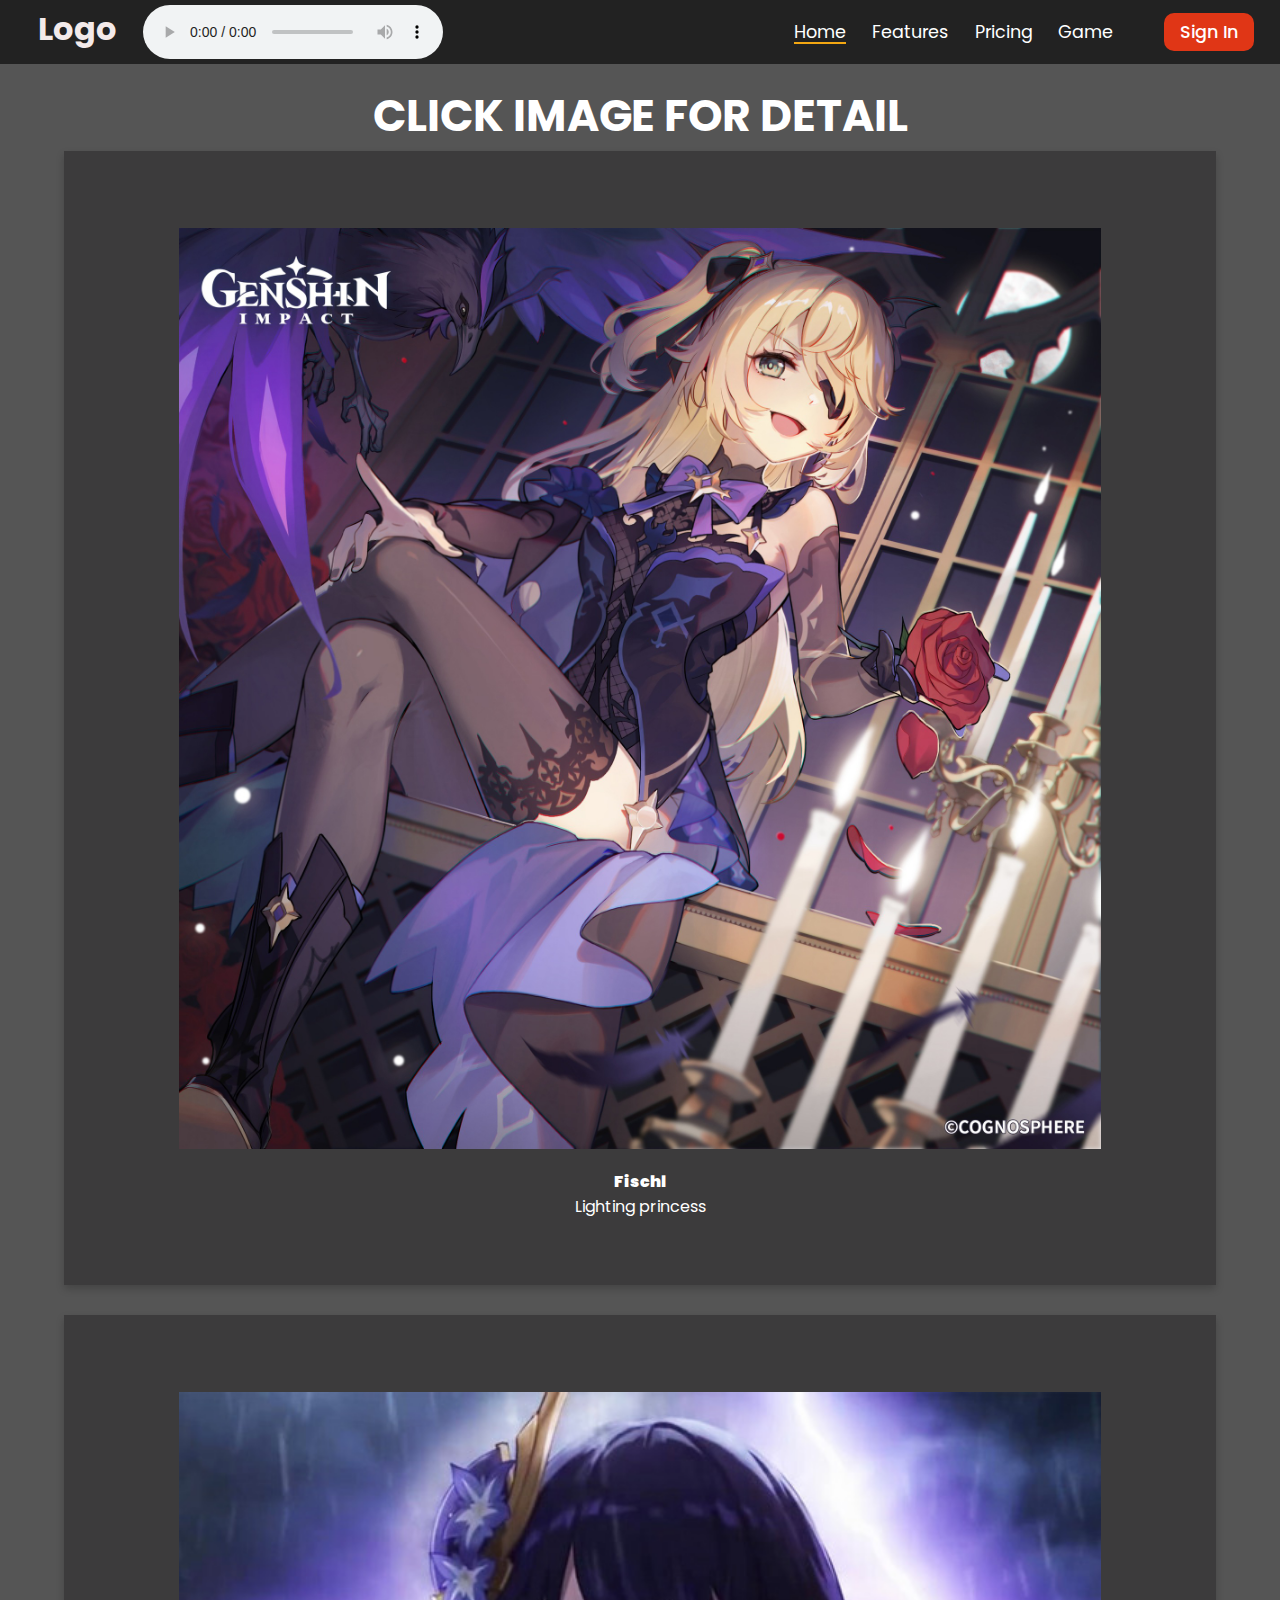
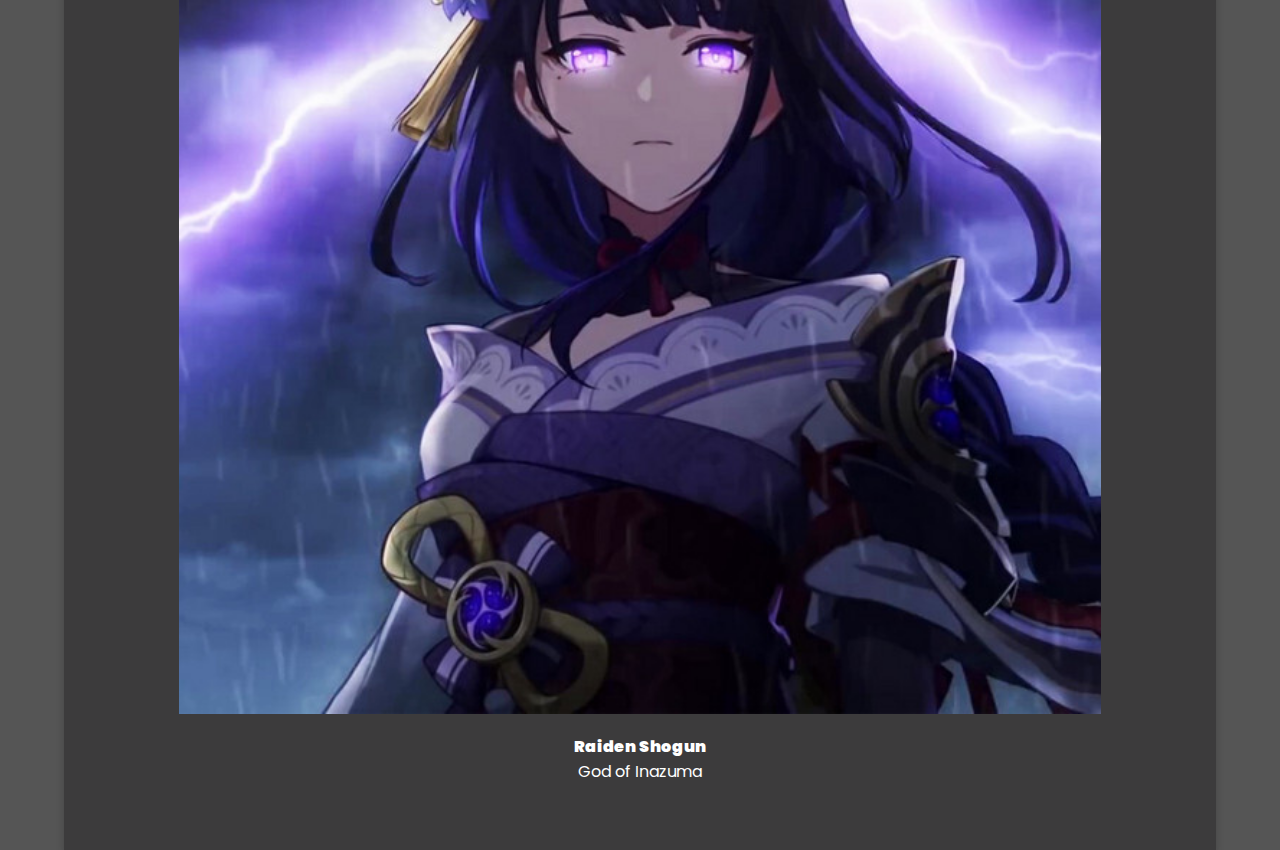
==== index.html @ a7933204 "Update" ====
<!DOCTYPE html>
<html lang="en">
	<head>
		<meta charset="utf-8" />
		<link rel="icon" href="./favicon.png" />
		<meta name="viewport" content="width=device-width" />
		
		<link href="./_app/immutable/assets/0.67bb834c.css" rel="stylesheet">
		<link href="./_app/immutable/assets/2.751f9a94.css" rel="stylesheet">
		<link rel="modulepreload" href="./_app/immutable/entry/start.f5c24b45.js">
		<link rel="modulepreload" href="./_app/immutable/chunks/index.823f8282.js">
		<link rel="modulepreload" href="./_app/immutable/chunks/singletons.f09e0b7d.js">
		<link rel="modulepreload" href="./_app/immutable/chunks/paths.7581dd01.js">
		<link rel="modulepreload" href="./_app/immutable/entry/app.49436919.js">
		<link rel="modulepreload" href="./_app/immutable/nodes/0.9f10cc56.js">
		<link rel="modulepreload" href="./_app/immutable/nodes/2.2a2327db.js">
	</head>
	<body data-sveltekit-preload-data="hover">
		<div style="display: contents">


<div class="navbar svelte-ic3bso"><a href="/" class="logo svelte-ic3bso"><h1 class="logo-text svelte-ic3bso">Logo</h1>
    <audio style="margin-left: 2vw;" controls autoplay loop><source src="https://raw.githubusercontent.com/moomoo25/TestSvelte/main/fischlsong.mp3" type="audio/mp3"><track kind="captions"></audio></a>

<nav class="svelte-ic3bso"><ul class="svelte-ic3bso"><li class="logo-text svelte-ic3bso"><a href="/" class="svelte-ic3bso current">Home</a></li>
    <li><a href="/features" class="svelte-ic3bso">Features</a></li>
    <li><a href="/pricing" class="svelte-ic3bso">Pricing</a></li>
    <li><a href="/blog" class="svelte-ic3bso">Game</a></li>
    <li class="sign-in-btn svelte-ic3bso"><a href="/" class="svelte-ic3bso">Sign In
        </a></li></ul></nav>
    <button class="burger svelte-ic3bso"><div class="b-1 svelte-ic3bso"></div>
        <div class="b-2 svelte-ic3bso"></div>
        <div class="b-3 svelte-ic3bso"></div></button>
</div>


<div class="border-pink left"></div>
<div class="title svelte-1jfdc48"><h1>CLICK IMAGE FOR DETAIL</h1></div>
  <div class="card svelte-1jfdc48"><img class="avatar svelte-1jfdc48" src="/_app/immutable/assets/085.a063e44c.jpg" alt="Avatar">
    <div class="container svelte-1jfdc48"><h4 style="text-align: center;"><b>Fischl</b></h4>
      <p style="text-align: center; padding-bottom:5vw">Lighting princess</p></div></div>
  <div class="card svelte-1jfdc48" style="margin-top:30px"><img class="avatar svelte-1jfdc48" src="/_app/immutable/assets/raiden-pic.92b82094.jpg" alt="Avatar">
    <div class="container svelte-1jfdc48"><h4 style="text-align: center;"><b>Raiden Shogun</b></h4>
      <p style="text-align: center; padding-bottom:5vw">God of Inazuma</p></div>
  </div>



			
			<script>
				{
					__sveltekit_tjb6qj = {
						base: new URL(".", location).pathname.slice(0, -1),
						env: {}
					};

					const element = document.currentScript.parentElement;

					const data = [null,null];

					Promise.all([
						import("./_app/immutable/entry/start.f5c24b45.js"),
						import("./_app/immutable/entry/app.49436919.js")
					]).then(([kit, app]) => {
						kit.start(app, element, {
							node_ids: [0, 2],
							data,
							form: null,
							error: null
						});
					});
				}
			</script>
		</div>
	</body>
</html>
---- _app/immutable/assets/0.67bb834c.css ----
@import"https://fonts.googleapis.com/css2?family=Poppins:wght@400;500&display=swap";.navbar.svelte-ic3bso.svelte-ic3bso{background-color:var(--dark);display:flex;justify-content:space-between;align-items:center;position:relative;height:4rem}.logo.svelte-ic3bso.svelte-ic3bso{margin-left:6vw;color:#fff;display:flex}.logo-text.svelte-ic3bso.svelte-ic3bso{color:var(--light)}@media only screen and (max-width:767px){nav.svelte-ic3bso.svelte-ic3bso{display:none}nav.open.svelte-ic3bso.svelte-ic3bso{display:block;position:absolute;top:100%;left:0;background-color:var(--dark);width:100%}}.current.svelte-ic3bso.svelte-ic3bso{position:relative}a.current.svelte-ic3bso.svelte-ic3bso:after{content:"";position:absolute;bottom:0;left:0;width:100%;height:2px;background-color:var(--secondary)}ul.svelte-ic3bso.svelte-ic3bso{display:flex;flex-direction:column;justify-content:space-between;align-items:center;gap:5vh;margin-top:2vh;margin-bottom:4vh;list-style:none;font-size:1.1rem}.sign-in-btn.svelte-ic3bso.svelte-ic3bso{background-color:var(--primary);padding:.4rem 1rem;border-radius:10px;font-weight:500}.burger.svelte-ic3bso.svelte-ic3bso{height:27px;aspect-ratio:1;border:2px solid white;background-color:transparent;border-radius:5px;margin-right:6vw;display:flex;align-items:center;justify-content:center}.burger.svelte-ic3bso>div.svelte-ic3bso{height:2px;width:14px;background-color:#fff;position:absolute}.b-1.svelte-ic3bso.svelte-ic3bso{transform:translateY(-5px)}.b-3.svelte-ic3bso.svelte-ic3bso{transform:translateY(5px)}.burger.open.svelte-ic3bso .b-1.svelte-ic3bso{transform:rotate(45deg)}.burger.open.svelte-ic3bso .b-2.svelte-ic3bso{opacity:0}.burger.open.svelte-ic3bso .b-3.svelte-ic3bso{transform:rotate(45deg)}@media only screen and (min-width:768px){.logo.svelte-ic3bso.svelte-ic3bso{margin-left:3vw}.burger.svelte-ic3bso.svelte-ic3bso{display:none}nav.svelte-ic3bso.svelte-ic3bso{display:block;position:relative}ul.svelte-ic3bso.svelte-ic3bso{margin:0;flex-direction:row;gap:2vw}.sign-in-btn.svelte-ic3bso.svelte-ic3bso{margin-inline:2vw}}*{font-family:Poppins,sans-serif;margin:0;padding:0;box-sizing:border-box;text-decoration:none;color:#fff}:root{--primary:#E03616;--secondary:#F3A712;--dark:#222222;--light:#f3eaea}body{background-color:#555;height:1480px}
---- _app/immutable/assets/2.751f9a94.css ----
.title.svelte-1jfdc48{text-align:center;height:68px;margin-top:19px;font-size:22px}@media only screen and (max-width:768px){.title.svelte-1jfdc48{text-align:center;height:54px;margin-top:19px;font-size:14px}}.avatar.svelte-1jfdc48{width:80%;margin:0 auto;padding-top:6vw;padding-bottom:2vh}.card.svelte-1jfdc48{width:90%;box-shadow:0 4px 8px #0003;transition:.3s;display:flex;flex-direction:column;margin:0 auto;background-color:#2b282a91}.card.svelte-1jfdc48:hover{box-shadow:0 8px 16px #0003}.container.svelte-1jfdc48{padding:2px 16px}.container.svelte-1h53rw1{font-family:arial;font-size:24px;margin:30px auto 0;width:350px;height:60px;display:flex;justify-content:center}
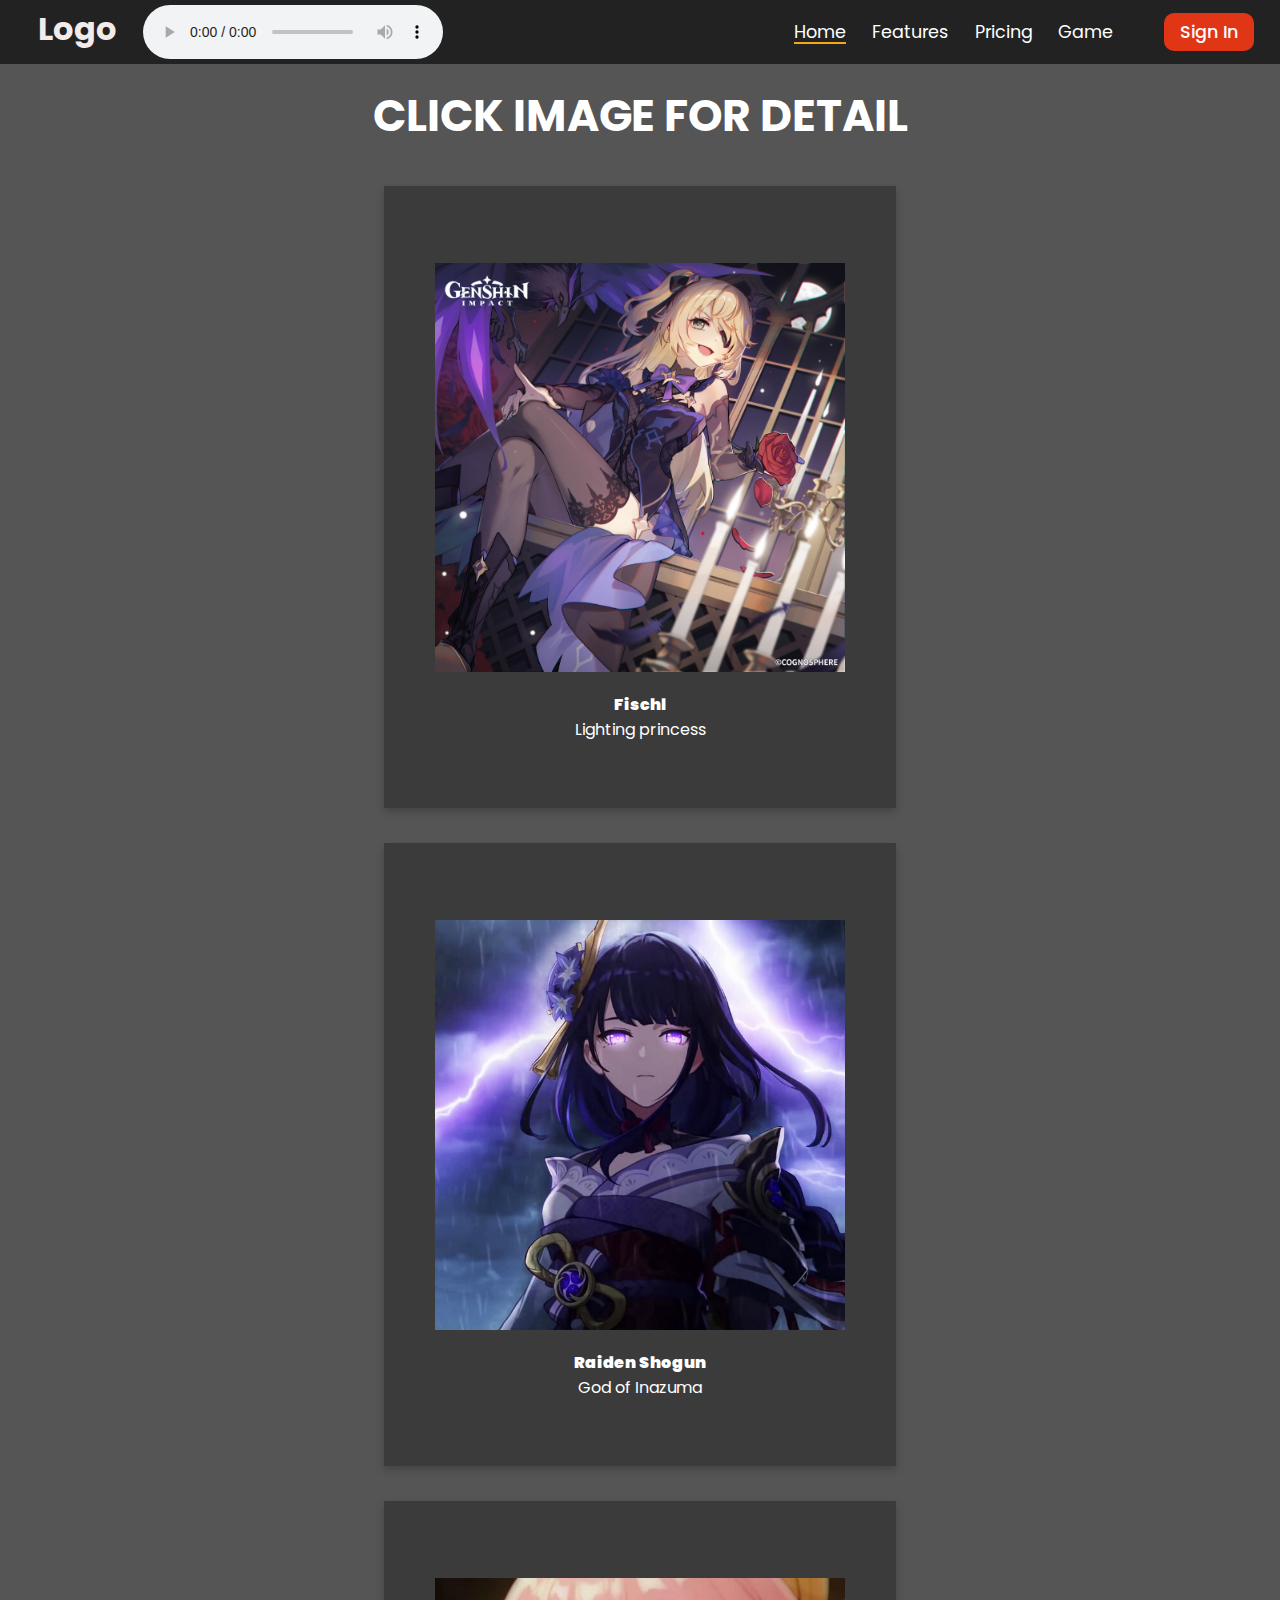
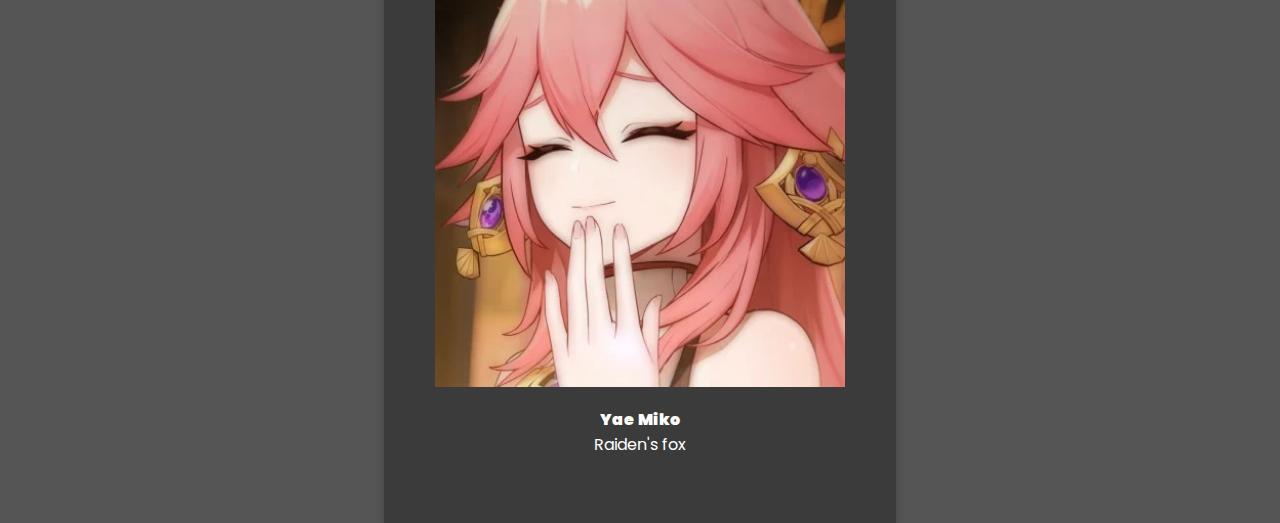
==== commit 69052c03: "Update" ====
--- a/index.html
+++ b/index.html
@@ -5,15 +5,15 @@
 		<link rel="icon" href="./favicon.png" />
 		<meta name="viewport" content="width=device-width" />
 		
-		<link href="./_app/immutable/assets/0.67bb834c.css" rel="stylesheet">
-		<link href="./_app/immutable/assets/2.751f9a94.css" rel="stylesheet">
-		<link rel="modulepreload" href="./_app/immutable/entry/start.f5c24b45.js">
+		<link href="./_app/immutable/assets/0.6ec78111.css" rel="stylesheet">
+		<link href="./_app/immutable/assets/2.1506b5c9.css" rel="stylesheet">
+		<link rel="modulepreload" href="./_app/immutable/entry/start.5f1075b0.js">
 		<link rel="modulepreload" href="./_app/immutable/chunks/index.823f8282.js">
-		<link rel="modulepreload" href="./_app/immutable/chunks/singletons.f09e0b7d.js">
-		<link rel="modulepreload" href="./_app/immutable/chunks/paths.7581dd01.js">
-		<link rel="modulepreload" href="./_app/immutable/entry/app.49436919.js">
-		<link rel="modulepreload" href="./_app/immutable/nodes/0.9f10cc56.js">
-		<link rel="modulepreload" href="./_app/immutable/nodes/2.2a2327db.js">
+		<link rel="modulepreload" href="./_app/immutable/chunks/singletons.920f2cdf.js">
+		<link rel="modulepreload" href="./_app/immutable/chunks/paths.e0487f47.js">
+		<link rel="modulepreload" href="./_app/immutable/entry/app.5bfcd01b.js">
+		<link rel="modulepreload" href="./_app/immutable/nodes/0.85ca5fa2.js">
+		<link rel="modulepreload" href="./_app/immutable/nodes/2.57229c0e.js">
 	</head>
 	<body data-sveltekit-preload-data="hover">
 		<div style="display: contents">
@@ -35,13 +35,16 @@
 
 
 <div class="border-pink left"></div>
-<div class="title svelte-1jfdc48"><h1>CLICK IMAGE FOR DETAIL</h1></div>
-  <div class="card svelte-1jfdc48"><img class="avatar svelte-1jfdc48" src="/_app/immutable/assets/085.a063e44c.jpg" alt="Avatar">
-    <div class="container svelte-1jfdc48"><h4 style="text-align: center;"><b>Fischl</b></h4>
+<div class="title svelte-bhsf2k"><h1>CLICK IMAGE FOR DETAIL</h1></div>
+  <div class="card svelte-bhsf2k"><img class="avatar svelte-bhsf2k" src="/_app/immutable/assets/085.a063e44c.jpg" alt="Avatar">
+    <div class="container svelte-bhsf2k"><h4 style="text-align: center;"><b>Fischl</b></h4>
       <p style="text-align: center; padding-bottom:5vw">Lighting princess</p></div></div>
-  <div class="card svelte-1jfdc48" style="margin-top:30px"><img class="avatar svelte-1jfdc48" src="/_app/immutable/assets/raiden-pic.92b82094.jpg" alt="Avatar">
-    <div class="container svelte-1jfdc48"><h4 style="text-align: center;"><b>Raiden Shogun</b></h4>
-      <p style="text-align: center; padding-bottom:5vw">God of Inazuma</p></div>
+  <div class="card svelte-bhsf2k" style=""><img class="avatar svelte-bhsf2k" src="/_app/immutable/assets/raiden-pic.92b82094.jpg" alt="Avatar">
+    <div class="container svelte-bhsf2k"><h4 style="text-align: center;"><b>Raiden Shogun</b></h4>
+      <p style="text-align: center; padding-bottom:5vw">God of Inazuma</p></div></div>
+  <div class="card svelte-bhsf2k" style=""><img class="avatar svelte-bhsf2k" src="/_app/immutable/assets/Miko.8d359555.webp" alt="Avatar">
+    <div class="container svelte-bhsf2k"><h4 style="text-align: center;"><b>Yae Miko</b></h4>
+      <p style="text-align: center; padding-bottom:5vw">Raiden&#39;s fox</p></div>
   </div>
 
 
@@ -49,7 +52,7 @@
 			
 			<script>
 				{
-					__sveltekit_tjb6qj = {
+					__sveltekit_gnhad8 = {
 						base: new URL(".", location).pathname.slice(0, -1),
 						env: {}
 					};
@@ -59,8 +62,8 @@
 					const data = [null,null];
 
 					Promise.all([
-						import("./_app/immutable/entry/start.f5c24b45.js"),
-						import("./_app/immutable/entry/app.49436919.js")
+						import("./_app/immutable/entry/start.5f1075b0.js"),
+						import("./_app/immutable/entry/app.5bfcd01b.js")
 					]).then(([kit, app]) => {
 						kit.start(app, element, {
 							node_ids: [0, 2],
--- a/_app/immutable/assets/0.6ec78111.css
+++ b/_app/immutable/assets/0.6ec78111.css
@@ -0,0 +1 @@
+@import"https://fonts.googleapis.com/css2?family=Poppins:wght@400;500&display=swap";.navbar.svelte-ic3bso.svelte-ic3bso{background-color:var(--dark);display:flex;justify-content:space-between;align-items:center;position:relative;height:4rem}.logo.svelte-ic3bso.svelte-ic3bso{margin-left:6vw;color:#fff;display:flex}.logo-text.svelte-ic3bso.svelte-ic3bso{color:var(--light)}@media only screen and (max-width:767px){nav.svelte-ic3bso.svelte-ic3bso{display:none}nav.open.svelte-ic3bso.svelte-ic3bso{display:block;position:absolute;top:100%;left:0;background-color:var(--dark);width:100%}}.current.svelte-ic3bso.svelte-ic3bso{position:relative}a.current.svelte-ic3bso.svelte-ic3bso:after{content:"";position:absolute;bottom:0;left:0;width:100%;height:2px;background-color:var(--secondary)}ul.svelte-ic3bso.svelte-ic3bso{display:flex;flex-direction:column;justify-content:space-between;align-items:center;gap:5vh;margin-top:2vh;margin-bottom:4vh;list-style:none;font-size:1.1rem}.sign-in-btn.svelte-ic3bso.svelte-ic3bso{background-color:var(--primary);padding:.4rem 1rem;border-radius:10px;font-weight:500}.burger.svelte-ic3bso.svelte-ic3bso{height:27px;aspect-ratio:1;border:2px solid white;background-color:transparent;border-radius:5px;margin-right:6vw;display:flex;align-items:center;justify-content:center}.burger.svelte-ic3bso>div.svelte-ic3bso{height:2px;width:14px;background-color:#fff;position:absolute}.b-1.svelte-ic3bso.svelte-ic3bso{transform:translateY(-5px)}.b-3.svelte-ic3bso.svelte-ic3bso{transform:translateY(5px)}.burger.open.svelte-ic3bso .b-1.svelte-ic3bso{transform:rotate(45deg)}.burger.open.svelte-ic3bso .b-2.svelte-ic3bso{opacity:0}.burger.open.svelte-ic3bso .b-3.svelte-ic3bso{transform:rotate(45deg)}@media only screen and (min-width:768px){.logo.svelte-ic3bso.svelte-ic3bso{margin-left:3vw}.burger.svelte-ic3bso.svelte-ic3bso{display:none}nav.svelte-ic3bso.svelte-ic3bso{display:block;position:relative}ul.svelte-ic3bso.svelte-ic3bso{margin:0;flex-direction:row;gap:2vw}.sign-in-btn.svelte-ic3bso.svelte-ic3bso{margin-inline:2vw}}*{font-family:Poppins,sans-serif;margin:0;padding:0;box-sizing:border-box;text-decoration:none;color:#fff}:root{--primary:#E03616;--secondary:#F3A712;--dark:#222222;--light:#f3eaea}body{background-color:#555;height:1680px}
--- a/_app/immutable/assets/2.1506b5c9.css
+++ b/_app/immutable/assets/2.1506b5c9.css
@@ -0,0 +1 @@
+.title.svelte-bhsf2k{text-align:center;height:68px;margin-top:19px;font-size:22px}@media only screen and (max-width:768px){.title.svelte-bhsf2k{text-align:center;height:54px;margin-top:19px;font-size:14px}}.avatar.svelte-bhsf2k{width:80%;margin:0 auto;padding-top:6vw;padding-bottom:2vh}.card.svelte-bhsf2k{width:40%;box-shadow:0 4px 8px #0003;transition:.3s;display:flex;flex-direction:column;margin:35px auto 0;background-color:#2b282a91}.card.svelte-bhsf2k:hover{box-shadow:0 8px 16px #0003}.container.svelte-bhsf2k{padding:2px 16px}.container.svelte-1h53rw1{font-family:arial;font-size:24px;margin:30px auto 0;width:350px;height:60px;display:flex;justify-content:center}
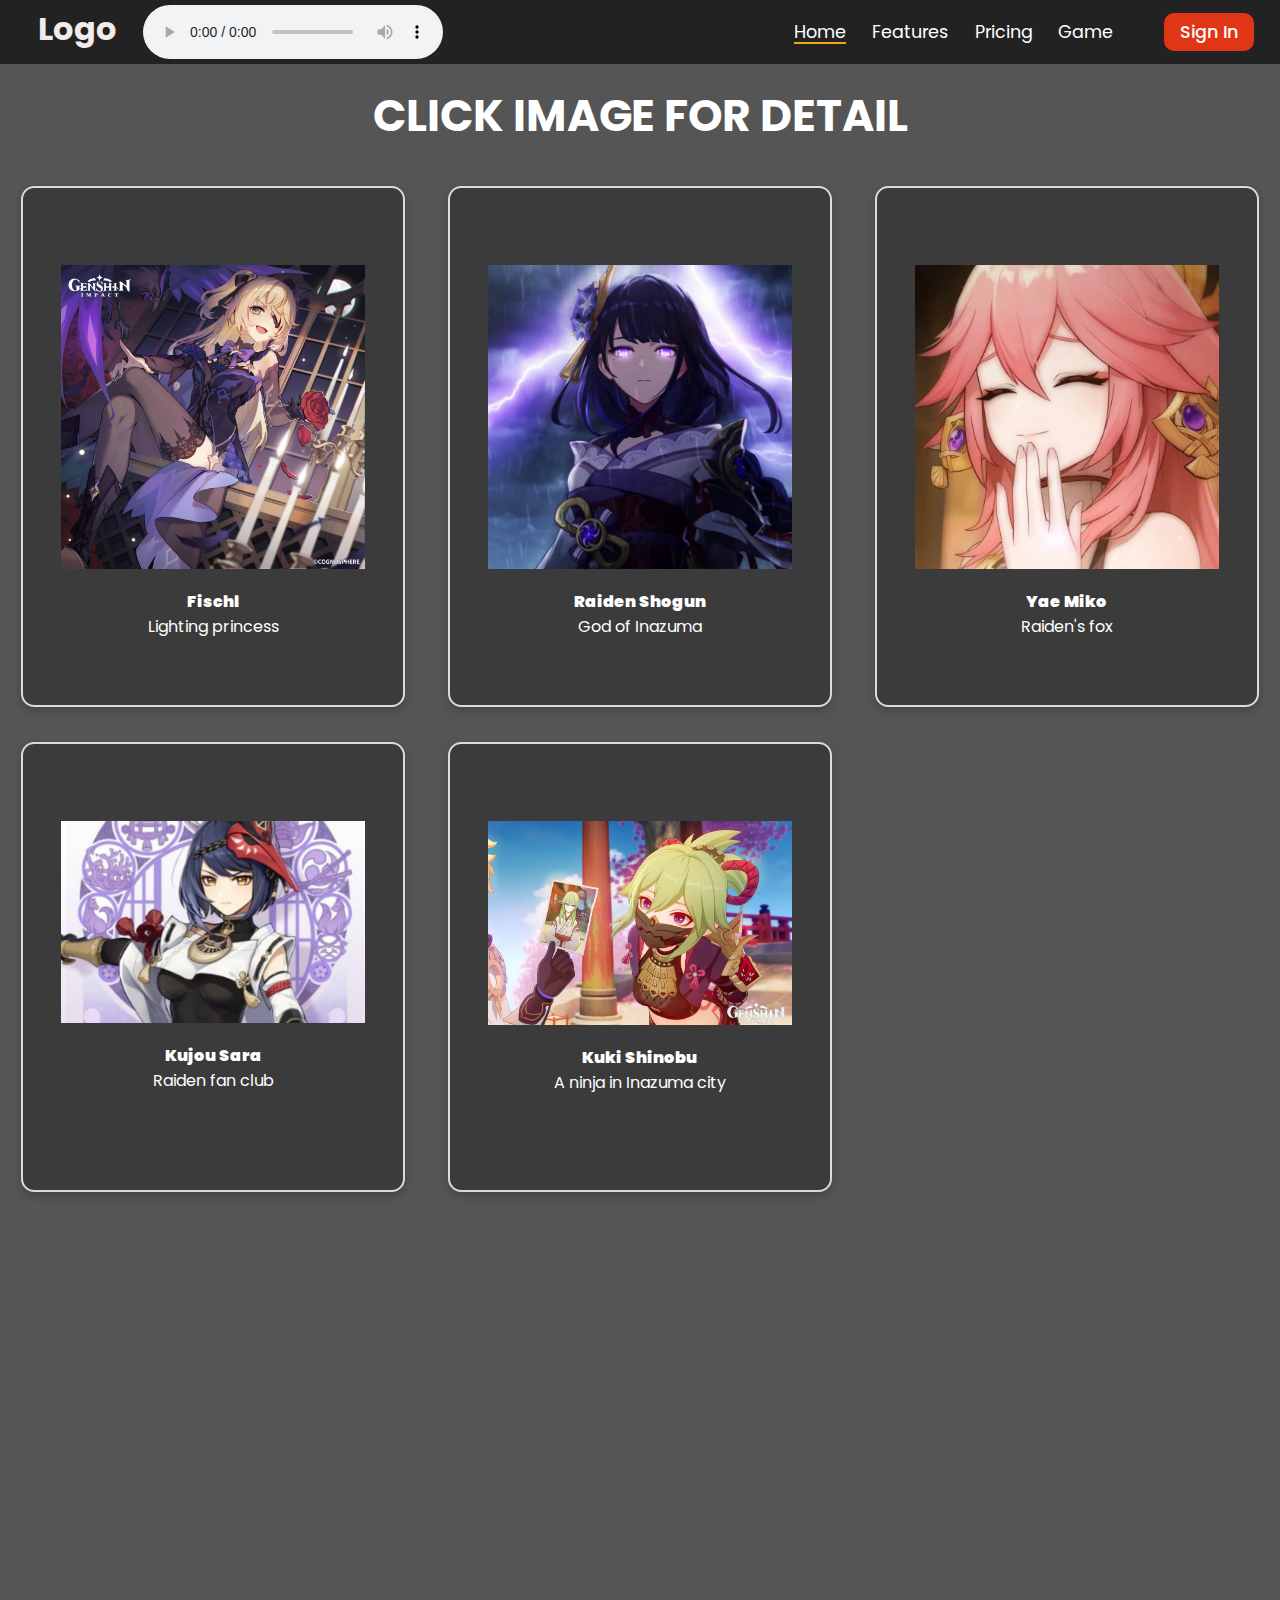
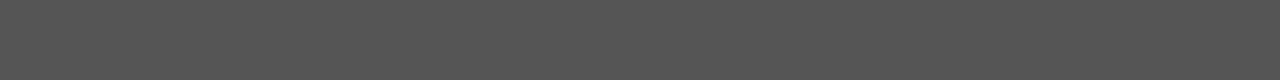
==== commit d0580fef: "Update" ====
--- a/index.html
+++ b/index.html
@@ -6,14 +6,14 @@
 		<meta name="viewport" content="width=device-width" />
 		
 		<link href="./_app/immutable/assets/0.6ec78111.css" rel="stylesheet">
-		<link href="./_app/immutable/assets/2.1506b5c9.css" rel="stylesheet">
-		<link rel="modulepreload" href="./_app/immutable/entry/start.5f1075b0.js">
+		<link href="./_app/immutable/assets/2.8c6a53cf.css" rel="stylesheet">
+		<link rel="modulepreload" href="./_app/immutable/entry/start.4c7957da.js">
 		<link rel="modulepreload" href="./_app/immutable/chunks/index.823f8282.js">
-		<link rel="modulepreload" href="./_app/immutable/chunks/singletons.920f2cdf.js">
-		<link rel="modulepreload" href="./_app/immutable/chunks/paths.e0487f47.js">
-		<link rel="modulepreload" href="./_app/immutable/entry/app.5bfcd01b.js">
-		<link rel="modulepreload" href="./_app/immutable/nodes/0.85ca5fa2.js">
-		<link rel="modulepreload" href="./_app/immutable/nodes/2.57229c0e.js">
+		<link rel="modulepreload" href="./_app/immutable/chunks/singletons.3fce8b9a.js">
+		<link rel="modulepreload" href="./_app/immutable/chunks/paths.71ea04d7.js">
+		<link rel="modulepreload" href="./_app/immutable/entry/app.e7a8d12a.js">
+		<link rel="modulepreload" href="./_app/immutable/nodes/0.bbb90c3f.js">
+		<link rel="modulepreload" href="./_app/immutable/nodes/2.d524e128.js">
 	</head>
 	<body data-sveltekit-preload-data="hover">
 		<div style="display: contents">
@@ -35,24 +35,30 @@
 
 
 <div class="border-pink left"></div>
-<div class="title svelte-bhsf2k"><h1>CLICK IMAGE FOR DETAIL</h1></div>
-  <div class="card svelte-bhsf2k"><img class="avatar svelte-bhsf2k" src="/_app/immutable/assets/085.a063e44c.jpg" alt="Avatar">
-    <div class="container svelte-bhsf2k"><h4 style="text-align: center;"><b>Fischl</b></h4>
+<div class="title svelte-x95lha"><h1>CLICK IMAGE FOR DETAIL</h1></div>
+<div class="grid svelte-x95lha"><div class="card svelte-x95lha"><img class="avatar svelte-x95lha" src="/_app/immutable/assets/085.a063e44c.jpg" alt="Avatar">
+    <div class="container svelte-x95lha"><h4 style="text-align: center;"><b>Fischl</b></h4>
       <p style="text-align: center; padding-bottom:5vw">Lighting princess</p></div></div>
-  <div class="card svelte-bhsf2k" style=""><img class="avatar svelte-bhsf2k" src="/_app/immutable/assets/raiden-pic.92b82094.jpg" alt="Avatar">
-    <div class="container svelte-bhsf2k"><h4 style="text-align: center;"><b>Raiden Shogun</b></h4>
+  <div class="card svelte-x95lha" style=""><img class="avatar svelte-x95lha" src="/_app/immutable/assets/raiden-pic.92b82094.jpg" alt="Avatar">
+    <div class="container svelte-x95lha"><h4 style="text-align: center;"><b>Raiden Shogun</b></h4>
       <p style="text-align: center; padding-bottom:5vw">God of Inazuma</p></div></div>
-  <div class="card svelte-bhsf2k" style=""><img class="avatar svelte-bhsf2k" src="/_app/immutable/assets/Miko.8d359555.webp" alt="Avatar">
-    <div class="container svelte-bhsf2k"><h4 style="text-align: center;"><b>Yae Miko</b></h4>
-      <p style="text-align: center; padding-bottom:5vw">Raiden&#39;s fox</p></div>
-  </div>
+  <div class="card svelte-x95lha" style=""><img class="avatar svelte-x95lha" src="/_app/immutable/assets/Miko.8d359555.webp" alt="Avatar">
+    <div class="container svelte-x95lha"><h4 style="text-align: center;"><b>Yae Miko</b></h4>
+      <p style="text-align: center; padding-bottom:5vw">Raiden&#39;s fox</p></div></div>
+  <div class="card svelte-x95lha" style=""><img class="avatar svelte-x95lha" src="/_app/immutable/assets/kujoupic.e35015dd.jpg" alt="Avatar">
+    <div class="container svelte-x95lha"><h4 style="text-align: center;"><b>Kujou Sara</b></h4>
+      <p style="text-align: center; padding-bottom:5vw">Raiden fan club</p></div></div>
+  <div class="card svelte-x95lha" style=""><img class="avatar svelte-x95lha" src="/_app/immutable/assets/kukishinobi.c4b887a3.jpg" alt="Avatar">
+    <div class="container svelte-x95lha"><h4 style="text-align: center;"><b>Kuki Shinobu</b></h4>
+      <p style="text-align: center; padding-bottom:5vw">A ninja in Inazuma city</p></div></div>
+</div>
 
 
 
 			
 			<script>
 				{
-					__sveltekit_gnhad8 = {
+					__sveltekit_3yw0ai = {
 						base: new URL(".", location).pathname.slice(0, -1),
 						env: {}
 					};
@@ -62,8 +68,8 @@
 					const data = [null,null];
 
 					Promise.all([
-						import("./_app/immutable/entry/start.5f1075b0.js"),
-						import("./_app/immutable/entry/app.5bfcd01b.js")
+						import("./_app/immutable/entry/start.4c7957da.js"),
+						import("./_app/immutable/entry/app.e7a8d12a.js")
 					]).then(([kit, app]) => {
 						kit.start(app, element, {
 							node_ids: [0, 2],
--- a/_app/immutable/assets/2.8c6a53cf.css
+++ b/_app/immutable/assets/2.8c6a53cf.css
@@ -0,0 +1 @@
+.title.svelte-x95lha{text-align:center;height:68px;margin-top:19px;font-size:22px}@media only screen and (max-width:768px){.title.svelte-x95lha{text-align:center;height:54px;margin-top:19px;font-size:14px}}.avatar.svelte-x95lha{width:80%;margin:0 auto;padding-top:6vw;padding-bottom:2vh}.card.svelte-x95lha{width:90%;min-height:450px;box-shadow:0 4px 8px #0003;transition:.3s;display:flex;flex-direction:column;margin:35px auto 0;background-color:#2b282a91;border:2px solid rgb(219,219,219);border-radius:10pt}.card.svelte-x95lha:hover{box-shadow:0 8px 16px #0003}.container.svelte-x95lha{padding:2px 16px}.grid.svelte-x95lha{display:grid;grid-template-columns:1fr 1fr 1fr}.container.svelte-1h53rw1{font-family:arial;font-size:24px;margin:30px auto 0;width:350px;height:60px;display:flex;justify-content:center}
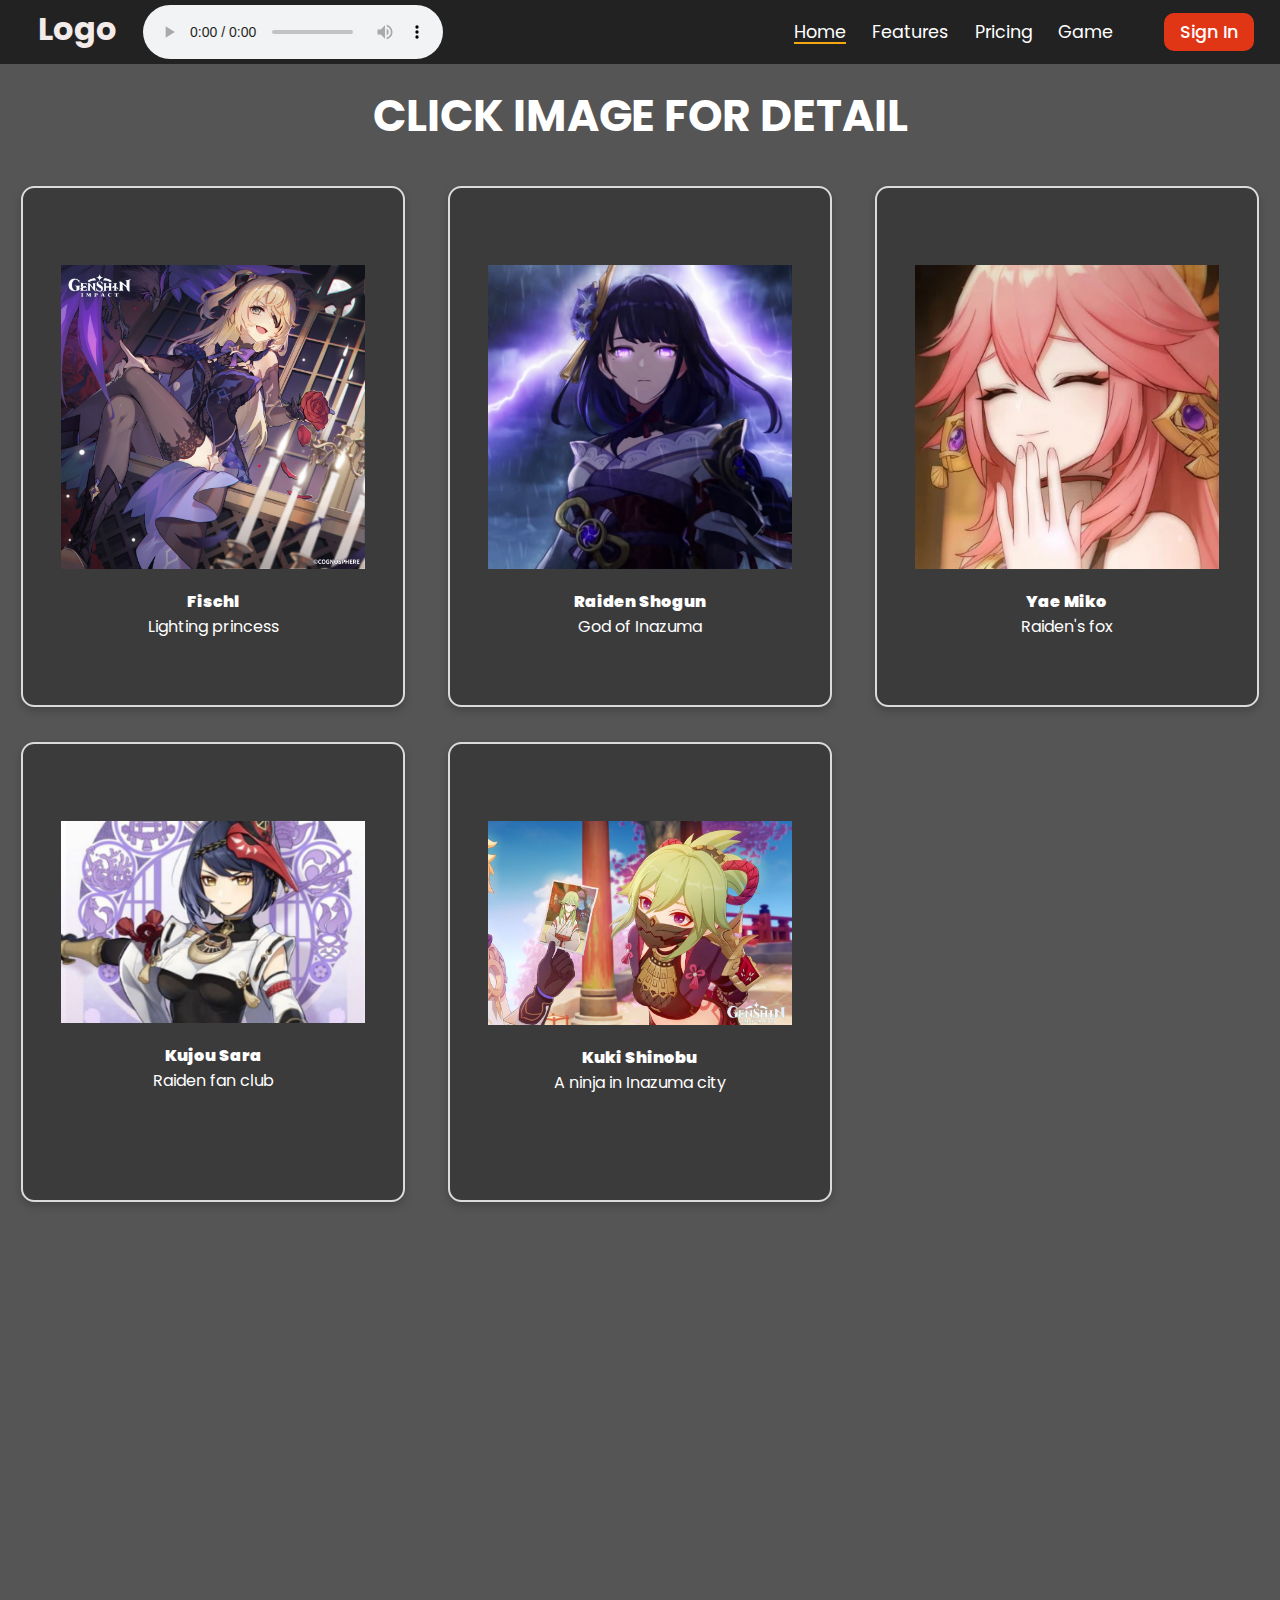
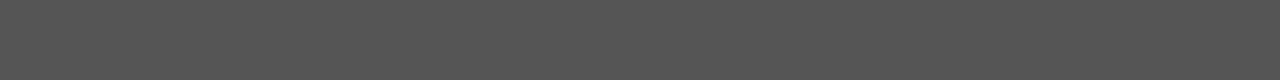
==== commit 9adc82dd: "update" ====
--- a/index.html
+++ b/index.html
@@ -6,14 +6,14 @@
 		<meta name="viewport" content="width=device-width" />
 		
 		<link href="./_app/immutable/assets/0.6ec78111.css" rel="stylesheet">
-		<link href="./_app/immutable/assets/2.8c6a53cf.css" rel="stylesheet">
-		<link rel="modulepreload" href="./_app/immutable/entry/start.4c7957da.js">
+		<link href="./_app/immutable/assets/2.bbd92020.css" rel="stylesheet">
+		<link rel="modulepreload" href="./_app/immutable/entry/start.82703a8d.js">
 		<link rel="modulepreload" href="./_app/immutable/chunks/index.823f8282.js">
-		<link rel="modulepreload" href="./_app/immutable/chunks/singletons.3fce8b9a.js">
-		<link rel="modulepreload" href="./_app/immutable/chunks/paths.71ea04d7.js">
-		<link rel="modulepreload" href="./_app/immutable/entry/app.e7a8d12a.js">
-		<link rel="modulepreload" href="./_app/immutable/nodes/0.bbb90c3f.js">
-		<link rel="modulepreload" href="./_app/immutable/nodes/2.d524e128.js">
+		<link rel="modulepreload" href="./_app/immutable/chunks/singletons.34672014.js">
+		<link rel="modulepreload" href="./_app/immutable/chunks/paths.32936cd5.js">
+		<link rel="modulepreload" href="./_app/immutable/entry/app.97a3c07c.js">
+		<link rel="modulepreload" href="./_app/immutable/nodes/0.c026977f.js">
+		<link rel="modulepreload" href="./_app/immutable/nodes/2.c4266b11.js">
 	</head>
 	<body data-sveltekit-preload-data="hover">
 		<div style="display: contents">
@@ -35,21 +35,21 @@
 
 
 <div class="border-pink left"></div>
-<div class="title svelte-x95lha"><h1>CLICK IMAGE FOR DETAIL</h1></div>
-<div class="grid svelte-x95lha"><div class="card svelte-x95lha"><img class="avatar svelte-x95lha" src="/_app/immutable/assets/085.a063e44c.jpg" alt="Avatar">
-    <div class="container svelte-x95lha"><h4 style="text-align: center;"><b>Fischl</b></h4>
+<div class="title svelte-jq07s2"><h1>CLICK IMAGE FOR DETAIL</h1></div>
+<div class="grid svelte-jq07s2"><div class="card svelte-jq07s2"><img class="avatar svelte-jq07s2" src="/_app/immutable/assets/085.a063e44c.jpg" alt="Avatar">
+    <div class="container svelte-jq07s2"><h4 style="text-align: center;"><b>Fischl</b></h4>
       <p style="text-align: center; padding-bottom:5vw">Lighting princess</p></div></div>
-  <div class="card svelte-x95lha" style=""><img class="avatar svelte-x95lha" src="/_app/immutable/assets/raiden-pic.92b82094.jpg" alt="Avatar">
-    <div class="container svelte-x95lha"><h4 style="text-align: center;"><b>Raiden Shogun</b></h4>
+  <div class="card svelte-jq07s2" style=""><img class="avatar svelte-jq07s2" src="/_app/immutable/assets/raiden-pic.92b82094.jpg" alt="Avatar">
+    <div class="container svelte-jq07s2"><h4 style="text-align: center;"><b>Raiden Shogun</b></h4>
       <p style="text-align: center; padding-bottom:5vw">God of Inazuma</p></div></div>
-  <div class="card svelte-x95lha" style=""><img class="avatar svelte-x95lha" src="/_app/immutable/assets/Miko.8d359555.webp" alt="Avatar">
-    <div class="container svelte-x95lha"><h4 style="text-align: center;"><b>Yae Miko</b></h4>
+  <div class="card svelte-jq07s2" style=""><img class="avatar svelte-jq07s2" src="/_app/immutable/assets/Miko.8d359555.webp" alt="Avatar">
+    <div class="container svelte-jq07s2"><h4 style="text-align: center;"><b>Yae Miko</b></h4>
       <p style="text-align: center; padding-bottom:5vw">Raiden&#39;s fox</p></div></div>
-  <div class="card svelte-x95lha" style=""><img class="avatar svelte-x95lha" src="/_app/immutable/assets/kujoupic.e35015dd.jpg" alt="Avatar">
-    <div class="container svelte-x95lha"><h4 style="text-align: center;"><b>Kujou Sara</b></h4>
+  <div class="card svelte-jq07s2" style=""><img class="avatar svelte-jq07s2" src="/_app/immutable/assets/kujoupic.e35015dd.jpg" alt="Avatar">
+    <div class="container svelte-jq07s2"><h4 style="text-align: center;"><b>Kujou Sara</b></h4>
       <p style="text-align: center; padding-bottom:5vw">Raiden fan club</p></div></div>
-  <div class="card svelte-x95lha" style=""><img class="avatar svelte-x95lha" src="/_app/immutable/assets/kukishinobi.c4b887a3.jpg" alt="Avatar">
-    <div class="container svelte-x95lha"><h4 style="text-align: center;"><b>Kuki Shinobu</b></h4>
+  <div class="card svelte-jq07s2" style=""><img class="avatar svelte-jq07s2" src="/_app/immutable/assets/kukishinobi.c4b887a3.jpg" alt="Avatar">
+    <div class="container svelte-jq07s2"><h4 style="text-align: center;"><b>Kuki Shinobu</b></h4>
       <p style="text-align: center; padding-bottom:5vw">A ninja in Inazuma city</p></div></div>
 </div>
 
@@ -58,7 +58,7 @@
 			
 			<script>
 				{
-					__sveltekit_3yw0ai = {
+					__sveltekit_f4uspd = {
 						base: new URL(".", location).pathname.slice(0, -1),
 						env: {}
 					};
@@ -68,8 +68,8 @@
 					const data = [null,null];
 
 					Promise.all([
-						import("./_app/immutable/entry/start.4c7957da.js"),
-						import("./_app/immutable/entry/app.e7a8d12a.js")
+						import("./_app/immutable/entry/start.82703a8d.js"),
+						import("./_app/immutable/entry/app.97a3c07c.js")
 					]).then(([kit, app]) => {
 						kit.start(app, element, {
 							node_ids: [0, 2],
--- a/_app/immutable/assets/2.bbd92020.css
+++ b/_app/immutable/assets/2.bbd92020.css
@@ -0,0 +1 @@
+.title.svelte-jq07s2{text-align:center;height:68px;margin-top:19px;font-size:22px}.card.svelte-jq07s2{width:90%;min-height:460px;box-shadow:0 4px 8px #0003;transition:.3s;display:flex;flex-direction:column;margin:35px auto 0;background-color:#2b282a91;border:2px solid rgb(219,219,219);border-radius:10pt}.card.svelte-jq07s2:hover{box-shadow:0 8px 16px #0009}@media only screen and (max-width:768px){.title.svelte-jq07s2{text-align:center;height:54px;margin-top:19px;font-size:14px}.card.svelte-jq07s2{width:90%;height:300px;box-shadow:0 4px 8px #0003;transition:.3s;display:flex;flex-direction:column;margin:35px auto 0;background-color:#2b282a91;border:2px solid rgb(219,219,219);border-radius:10pt}}.avatar.svelte-jq07s2{width:80%;margin:0 auto;padding-top:6vw;padding-bottom:2vh}.container.svelte-jq07s2{padding:2px 16px}.grid.svelte-jq07s2{display:grid;grid-template-columns:1fr 1fr 1fr}.container.svelte-1h53rw1{font-family:arial;font-size:24px;margin:30px auto 0;width:350px;height:60px;display:flex;justify-content:center}
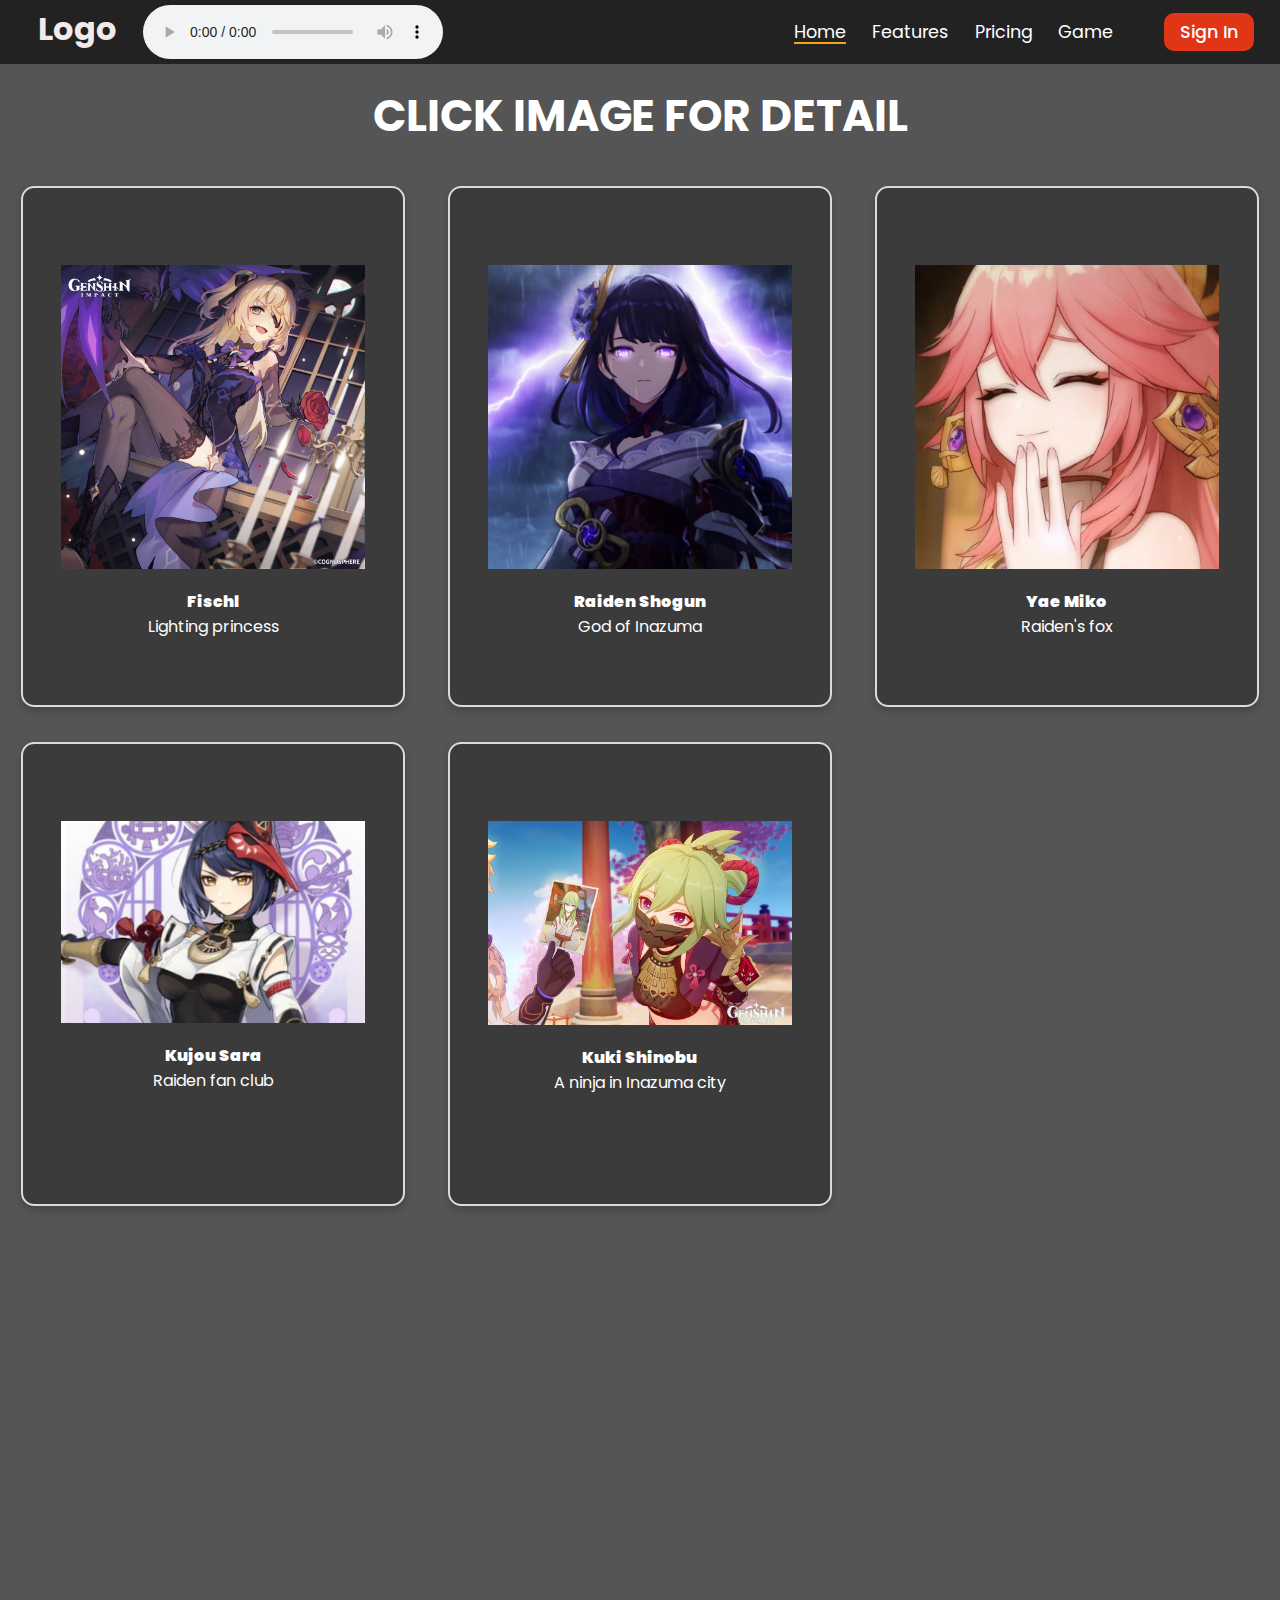
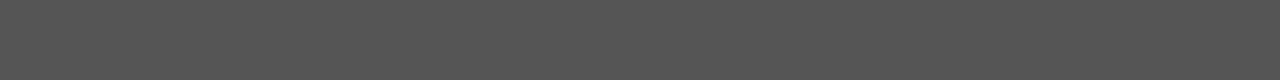
==== commit a7fa69fa: "update" ====
--- a/index.html
+++ b/index.html
@@ -6,14 +6,14 @@
 		<meta name="viewport" content="width=device-width" />
 		
 		<link href="./_app/immutable/assets/0.6ec78111.css" rel="stylesheet">
-		<link href="./_app/immutable/assets/2.bbd92020.css" rel="stylesheet">
-		<link rel="modulepreload" href="./_app/immutable/entry/start.82703a8d.js">
+		<link href="./_app/immutable/assets/2.7ecc9772.css" rel="stylesheet">
+		<link rel="modulepreload" href="./_app/immutable/entry/start.9462988a.js">
 		<link rel="modulepreload" href="./_app/immutable/chunks/index.823f8282.js">
-		<link rel="modulepreload" href="./_app/immutable/chunks/singletons.34672014.js">
-		<link rel="modulepreload" href="./_app/immutable/chunks/paths.32936cd5.js">
-		<link rel="modulepreload" href="./_app/immutable/entry/app.97a3c07c.js">
-		<link rel="modulepreload" href="./_app/immutable/nodes/0.c026977f.js">
-		<link rel="modulepreload" href="./_app/immutable/nodes/2.c4266b11.js">
+		<link rel="modulepreload" href="./_app/immutable/chunks/singletons.a576fabe.js">
+		<link rel="modulepreload" href="./_app/immutable/chunks/paths.3e46b25f.js">
+		<link rel="modulepreload" href="./_app/immutable/entry/app.edeee578.js">
+		<link rel="modulepreload" href="./_app/immutable/nodes/0.39415a89.js">
+		<link rel="modulepreload" href="./_app/immutable/nodes/2.b3443ca8.js">
 	</head>
 	<body data-sveltekit-preload-data="hover">
 		<div style="display: contents">
@@ -35,21 +35,21 @@
 
 
 <div class="border-pink left"></div>
-<div class="title svelte-jq07s2"><h1>CLICK IMAGE FOR DETAIL</h1></div>
-<div class="grid svelte-jq07s2"><div class="card svelte-jq07s2"><img class="avatar svelte-jq07s2" src="/_app/immutable/assets/085.a063e44c.jpg" alt="Avatar">
-    <div class="container svelte-jq07s2"><h4 style="text-align: center;"><b>Fischl</b></h4>
+<div class="title svelte-4g9wmv"><h1>CLICK IMAGE FOR DETAIL</h1></div>
+<div class="grid svelte-4g9wmv"><div class="card svelte-4g9wmv"><img class="avatar svelte-4g9wmv" src="/_app/immutable/assets/085.a063e44c.jpg" alt="Avatar">
+    <div class="container svelte-4g9wmv"><h4 style="text-align: center;"><b>Fischl</b></h4>
       <p style="text-align: center; padding-bottom:5vw">Lighting princess</p></div></div>
-  <div class="card svelte-jq07s2" style=""><img class="avatar svelte-jq07s2" src="/_app/immutable/assets/raiden-pic.92b82094.jpg" alt="Avatar">
-    <div class="container svelte-jq07s2"><h4 style="text-align: center;"><b>Raiden Shogun</b></h4>
+  <div class="card svelte-4g9wmv" style=""><img class="avatar svelte-4g9wmv" src="/_app/immutable/assets/raiden-pic.92b82094.jpg" alt="Avatar">
+    <div class="container svelte-4g9wmv"><h4 style="text-align: center;"><b>Raiden Shogun</b></h4>
       <p style="text-align: center; padding-bottom:5vw">God of Inazuma</p></div></div>
-  <div class="card svelte-jq07s2" style=""><img class="avatar svelte-jq07s2" src="/_app/immutable/assets/Miko.8d359555.webp" alt="Avatar">
-    <div class="container svelte-jq07s2"><h4 style="text-align: center;"><b>Yae Miko</b></h4>
+  <div class="card svelte-4g9wmv" style=""><img class="avatar svelte-4g9wmv" src="/_app/immutable/assets/Miko.8d359555.webp" alt="Avatar">
+    <div class="container svelte-4g9wmv"><h4 style="text-align: center;"><b>Yae Miko</b></h4>
       <p style="text-align: center; padding-bottom:5vw">Raiden&#39;s fox</p></div></div>
-  <div class="card svelte-jq07s2" style=""><img class="avatar svelte-jq07s2" src="/_app/immutable/assets/kujoupic.e35015dd.jpg" alt="Avatar">
-    <div class="container svelte-jq07s2"><h4 style="text-align: center;"><b>Kujou Sara</b></h4>
+  <div class="card svelte-4g9wmv" style=""><img class="avatar svelte-4g9wmv" src="/_app/immutable/assets/kujoupic.e35015dd.jpg" alt="Avatar">
+    <div class="container svelte-4g9wmv"><h4 style="text-align: center;"><b>Kujou Sara</b></h4>
       <p style="text-align: center; padding-bottom:5vw">Raiden fan club</p></div></div>
-  <div class="card svelte-jq07s2" style=""><img class="avatar svelte-jq07s2" src="/_app/immutable/assets/kukishinobi.c4b887a3.jpg" alt="Avatar">
-    <div class="container svelte-jq07s2"><h4 style="text-align: center;"><b>Kuki Shinobu</b></h4>
+  <div class="card svelte-4g9wmv" style=""><img class="avatar svelte-4g9wmv" src="/_app/immutable/assets/kukishinobi.c4b887a3.jpg" alt="Avatar">
+    <div class="container svelte-4g9wmv"><h4 style="text-align: center;"><b>Kuki Shinobu</b></h4>
       <p style="text-align: center; padding-bottom:5vw">A ninja in Inazuma city</p></div></div>
 </div>
 
@@ -58,7 +58,7 @@
 			
 			<script>
 				{
-					__sveltekit_f4uspd = {
+					__sveltekit_1bcubwd = {
 						base: new URL(".", location).pathname.slice(0, -1),
 						env: {}
 					};
@@ -68,8 +68,8 @@
 					const data = [null,null];
 
 					Promise.all([
-						import("./_app/immutable/entry/start.82703a8d.js"),
-						import("./_app/immutable/entry/app.97a3c07c.js")
+						import("./_app/immutable/entry/start.9462988a.js"),
+						import("./_app/immutable/entry/app.edeee578.js")
 					]).then(([kit, app]) => {
 						kit.start(app, element, {
 							node_ids: [0, 2],
--- a/_app/immutable/assets/2.7ecc9772.css
+++ b/_app/immutable/assets/2.7ecc9772.css
@@ -0,0 +1 @@
+.title.svelte-4g9wmv{text-align:center;height:68px;margin-top:19px;font-size:22px}.card.svelte-4g9wmv{width:90%;min-height:29em;box-shadow:0 4px 8px #0003;transition:.3s;display:flex;flex-direction:column;margin:35px auto 0;background-color:#2b282a91;border:2px solid rgb(219,219,219);border-radius:10pt}.card.svelte-4g9wmv:hover{box-shadow:0 8px 16px #0009}@media only screen and (max-width:768px){.title.svelte-4g9wmv{text-align:center;height:54px;margin-top:19px;font-size:14px}.card.svelte-4g9wmv{width:90%;height:300px;box-shadow:0 4px 8px #0003;transition:.3s;display:flex;flex-direction:column;margin:35px auto 0;background-color:#2b282a91;border:2px solid rgb(219,219,219);border-radius:10pt}}.avatar.svelte-4g9wmv{width:80%;margin:0 auto;padding-top:6vw;padding-bottom:2vh}.container.svelte-4g9wmv{padding:2px 16px}.grid.svelte-4g9wmv{display:grid;grid-template-columns:1fr 1fr 1fr}.container.svelte-1h53rw1{font-family:arial;font-size:24px;margin:30px auto 0;width:350px;height:60px;display:flex;justify-content:center}
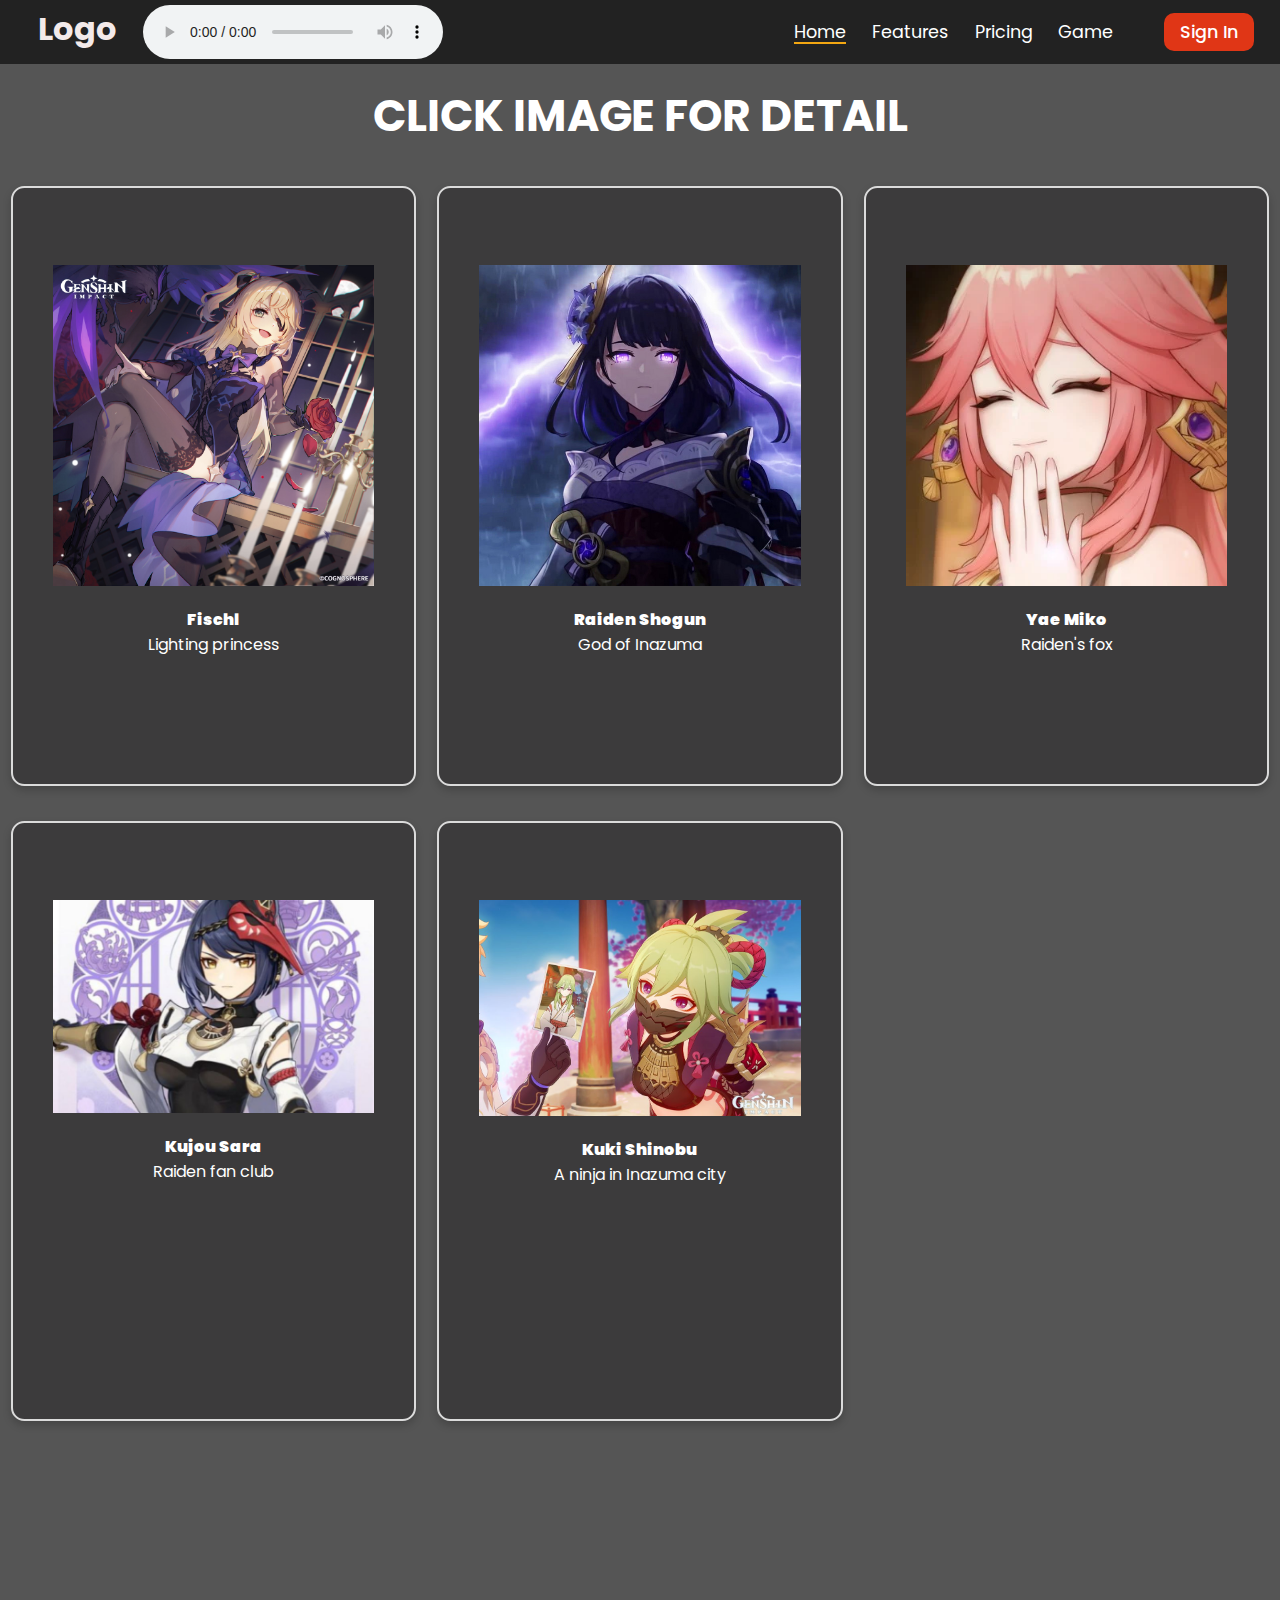
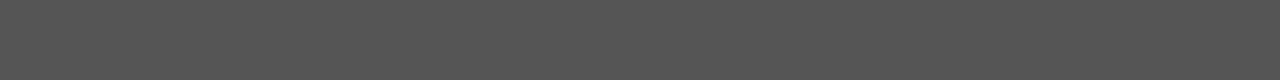
==== commit abaeed4b: "update" ====
--- a/index.html
+++ b/index.html
@@ -6,14 +6,14 @@
 		<meta name="viewport" content="width=device-width" />
 		
 		<link href="./_app/immutable/assets/0.6ec78111.css" rel="stylesheet">
-		<link href="./_app/immutable/assets/2.7ecc9772.css" rel="stylesheet">
-		<link rel="modulepreload" href="./_app/immutable/entry/start.9462988a.js">
+		<link href="./_app/immutable/assets/2.ad4a910f.css" rel="stylesheet">
+		<link rel="modulepreload" href="./_app/immutable/entry/start.f961ba17.js">
 		<link rel="modulepreload" href="./_app/immutable/chunks/index.823f8282.js">
-		<link rel="modulepreload" href="./_app/immutable/chunks/singletons.a576fabe.js">
-		<link rel="modulepreload" href="./_app/immutable/chunks/paths.3e46b25f.js">
-		<link rel="modulepreload" href="./_app/immutable/entry/app.edeee578.js">
-		<link rel="modulepreload" href="./_app/immutable/nodes/0.39415a89.js">
-		<link rel="modulepreload" href="./_app/immutable/nodes/2.b3443ca8.js">
+		<link rel="modulepreload" href="./_app/immutable/chunks/singletons.97e1d1bf.js">
+		<link rel="modulepreload" href="./_app/immutable/chunks/paths.f73229cb.js">
+		<link rel="modulepreload" href="./_app/immutable/entry/app.26656b96.js">
+		<link rel="modulepreload" href="./_app/immutable/nodes/0.de32fca3.js">
+		<link rel="modulepreload" href="./_app/immutable/nodes/2.774a1608.js">
 	</head>
 	<body data-sveltekit-preload-data="hover">
 		<div style="display: contents">
@@ -35,21 +35,21 @@
 
 
 <div class="border-pink left"></div>
-<div class="title svelte-4g9wmv"><h1>CLICK IMAGE FOR DETAIL</h1></div>
-<div class="grid svelte-4g9wmv"><div class="card svelte-4g9wmv"><img class="avatar svelte-4g9wmv" src="/_app/immutable/assets/085.a063e44c.jpg" alt="Avatar">
-    <div class="container svelte-4g9wmv"><h4 style="text-align: center;"><b>Fischl</b></h4>
+<div class="title svelte-lugmtr"><h1>CLICK IMAGE FOR DETAIL</h1></div>
+<div class="grid svelte-lugmtr"><div class="card svelte-lugmtr"><img class="avatar svelte-lugmtr" src="/_app/immutable/assets/085.a063e44c.jpg" alt="Avatar">
+    <div class="container svelte-lugmtr"><h4 style="text-align: center;"><b>Fischl</b></h4>
       <p style="text-align: center; padding-bottom:5vw">Lighting princess</p></div></div>
-  <div class="card svelte-4g9wmv" style=""><img class="avatar svelte-4g9wmv" src="/_app/immutable/assets/raiden-pic.92b82094.jpg" alt="Avatar">
-    <div class="container svelte-4g9wmv"><h4 style="text-align: center;"><b>Raiden Shogun</b></h4>
+  <div class="card svelte-lugmtr" style=""><img class="avatar svelte-lugmtr" src="/_app/immutable/assets/raiden-pic.92b82094.jpg" alt="Avatar">
+    <div class="container svelte-lugmtr"><h4 style="text-align: center;"><b>Raiden Shogun</b></h4>
       <p style="text-align: center; padding-bottom:5vw">God of Inazuma</p></div></div>
-  <div class="card svelte-4g9wmv" style=""><img class="avatar svelte-4g9wmv" src="/_app/immutable/assets/Miko.8d359555.webp" alt="Avatar">
-    <div class="container svelte-4g9wmv"><h4 style="text-align: center;"><b>Yae Miko</b></h4>
+  <div class="card svelte-lugmtr" style=""><img class="avatar svelte-lugmtr" src="/_app/immutable/assets/Miko.8d359555.webp" alt="Avatar">
+    <div class="container svelte-lugmtr"><h4 style="text-align: center;"><b>Yae Miko</b></h4>
       <p style="text-align: center; padding-bottom:5vw">Raiden&#39;s fox</p></div></div>
-  <div class="card svelte-4g9wmv" style=""><img class="avatar svelte-4g9wmv" src="/_app/immutable/assets/kujoupic.e35015dd.jpg" alt="Avatar">
-    <div class="container svelte-4g9wmv"><h4 style="text-align: center;"><b>Kujou Sara</b></h4>
+  <div class="card svelte-lugmtr" style=""><img class="avatar svelte-lugmtr" src="/_app/immutable/assets/kujoupic.e35015dd.jpg" alt="Avatar">
+    <div class="container svelte-lugmtr"><h4 style="text-align: center;"><b>Kujou Sara</b></h4>
       <p style="text-align: center; padding-bottom:5vw">Raiden fan club</p></div></div>
-  <div class="card svelte-4g9wmv" style=""><img class="avatar svelte-4g9wmv" src="/_app/immutable/assets/kukishinobi.c4b887a3.jpg" alt="Avatar">
-    <div class="container svelte-4g9wmv"><h4 style="text-align: center;"><b>Kuki Shinobu</b></h4>
+  <div class="card svelte-lugmtr" style=""><img class="avatar svelte-lugmtr" src="/_app/immutable/assets/kukishinobi.c4b887a3.jpg" alt="Avatar">
+    <div class="container svelte-lugmtr"><h4 style="text-align: center;"><b>Kuki Shinobu</b></h4>
       <p style="text-align: center; padding-bottom:5vw">A ninja in Inazuma city</p></div></div>
 </div>
 
@@ -58,7 +58,7 @@
 			
 			<script>
 				{
-					__sveltekit_1bcubwd = {
+					__sveltekit_cmgpyq = {
 						base: new URL(".", location).pathname.slice(0, -1),
 						env: {}
 					};
@@ -68,8 +68,8 @@
 					const data = [null,null];
 
 					Promise.all([
-						import("./_app/immutable/entry/start.9462988a.js"),
-						import("./_app/immutable/entry/app.edeee578.js")
+						import("./_app/immutable/entry/start.f961ba17.js"),
+						import("./_app/immutable/entry/app.26656b96.js")
 					]).then(([kit, app]) => {
 						kit.start(app, element, {
 							node_ids: [0, 2],
--- a/_app/immutable/assets/2.ad4a910f.css
+++ b/_app/immutable/assets/2.ad4a910f.css
@@ -0,0 +1 @@
+.title.svelte-lugmtr{text-align:center;height:68px;margin-top:19px;font-size:22px}@media only screen and (min-width:908px){.card.svelte-lugmtr{width:95%;min-height:600px;box-shadow:0 4px 8px #0003;transition:.3s;display:flex;flex-direction:column;margin:35px auto 0;background-color:#2b282a91;border:2px solid rgb(219,219,219);border-radius:10pt}}@media only screen and (max-width:908px){.title.svelte-lugmtr{text-align:center;height:54px;margin-top:19px;font-size:14px}.card.svelte-lugmtr{width:90%;min-height:20em;box-shadow:0 4px 8px #0003;transition:.3s;display:flex;flex-direction:column;margin:35px auto 0;background-color:#2b282a91;border:2px solid rgb(219,219,219);border-radius:10pt}}.card.svelte-lugmtr:hover{box-shadow:0 8px 16px #0009}.avatar.svelte-lugmtr{width:80%;margin:0 auto;padding-top:6vw;padding-bottom:2vh}.container.svelte-lugmtr{padding:2px 16px;margin-top:1px}.grid.svelte-lugmtr{display:grid;grid-template-columns:1fr 1fr 1fr}.container.svelte-1h53rw1{font-family:arial;font-size:24px;margin:30px auto 0;width:350px;height:60px;display:flex;justify-content:center}
